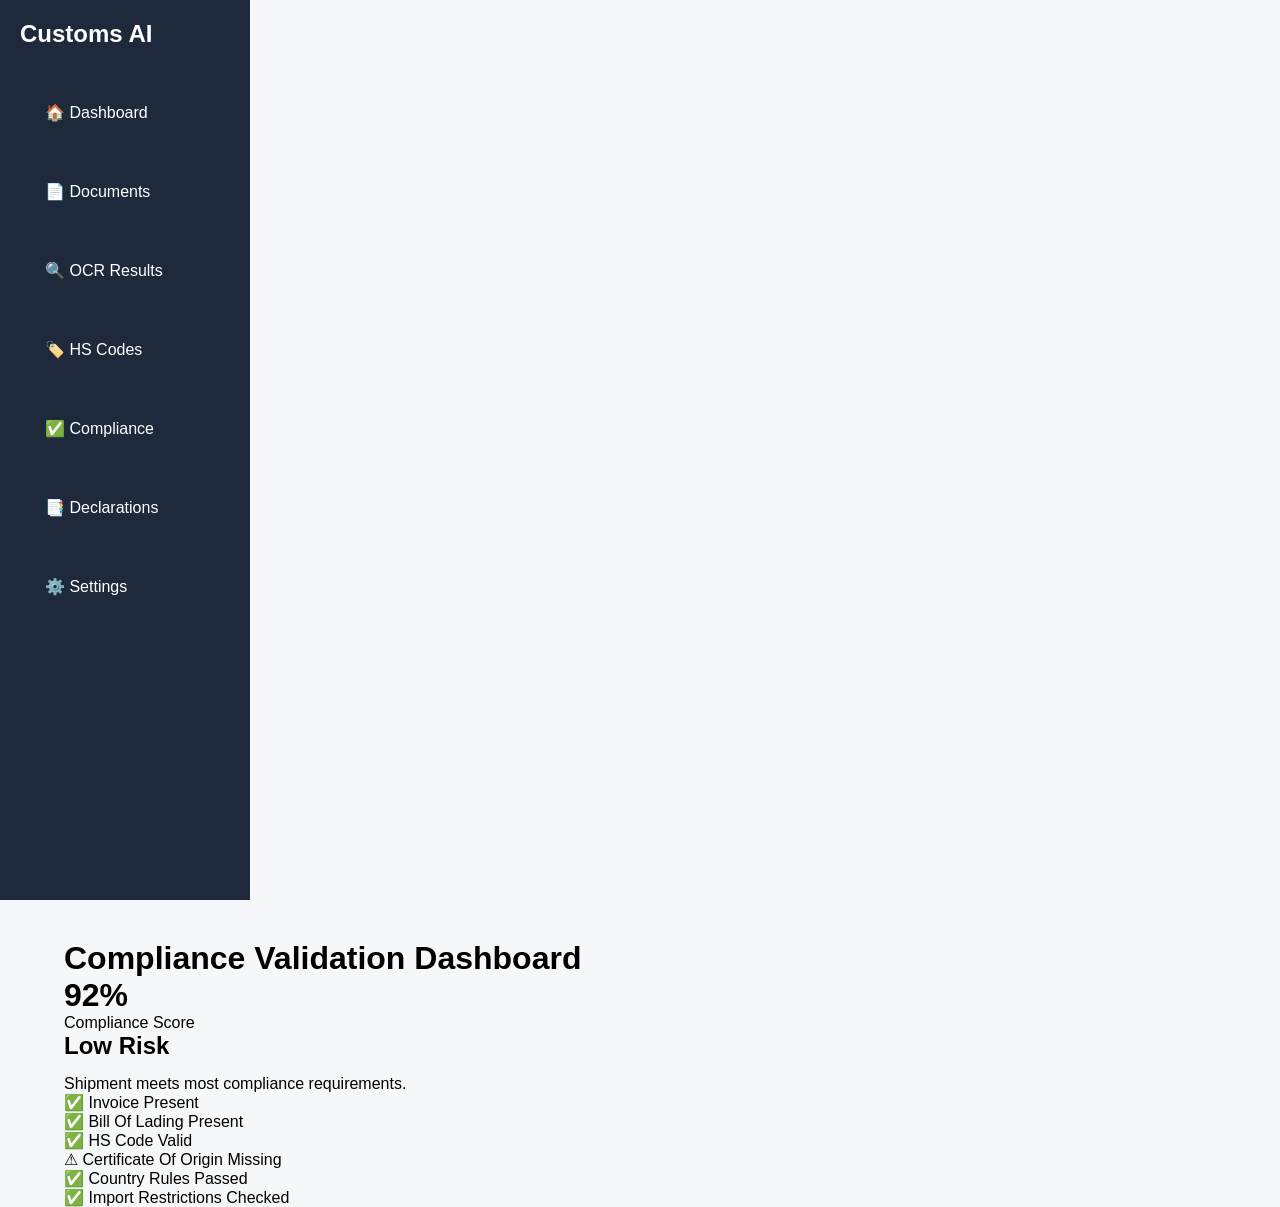
==== pages/compliance.html @ dd51461e "Added multi-page dashboard" ====
<div class="layout">

    <aside class="sidebar">

        <h2>Customs AI</h2>

        <ul>
            <li><a href="./dashboard.html">🏠 Dashboard</a></li>
            <li><a href="./documents.html">📄 Documents</a></li>
            <li><a href="./ocr-results.html">🔍 OCR Results</a></li>
            <li><a href="./hs-codes.html">🏷️ HS Codes</a></li>
            <li><a href="./compliance.html">✅ Compliance</a></li>
            <li><a href="./declarations.html">📑 Declarations</a></li>
            <li><a href="./settings.html">⚙️ Settings</a></li>
        </ul>

    </aside>

    <main class="main-content">

        <!-- PAGE CONTENT HERE -->

    </main>

</div>
<!DOCTYPE html>
<html lang="en">
<head>
    <meta charset="UTF-8">
    <meta name="viewport" content="width=device-width, initial-scale=1.0">
    <title>Compliance Validation</title>
    <link rel="stylesheet" href="../styles.css">
</head>

<body>

<div class="container">

    <h1>Compliance Validation Dashboard</h1>

    <!-- Compliance Score -->

    <div class="score-card">

        <h1>92%</h1>

        <p>Compliance Score</p>

    </div>

    <!-- Risk Level -->

    <div class="risk-card">

        <h2>Low Risk</h2>

        <p>
            Shipment meets most compliance requirements.
        </p>

    </div>

    <!-- Validation Checks -->

    <div class="validation-grid">

        <div class="rule-card">
            ✅ Invoice Present
        </div>

        <div class="rule-card">
            ✅ Bill Of Lading Present
        </div>

        <div class="rule-card">
            ✅ HS Code Valid
        </div>

        <div class="rule-card warning">
            ⚠ Certificate Of Origin Missing
        </div>

        <div class="rule-card">
            ✅ Country Rules Passed
        </div>

        <div class="rule-card">
            ✅ Import Restrictions Checked
        </div>

    </div>

</div>

</body>
</html>
---- styles.css ----
*{
    margin:0;
    padding:0;
    box-sizing:border-box;
}

body{
    background:#f5f7fb;
    font-family:Arial,sans-serif;
}

header{
    background:#1d4ed8;
    color:white;
    padding:20px;
    text-align:center;
}

.container{
    width:90%;
    margin:auto;
    margin-top:40px;
}

.upload-card,
.results-card{
    background:white;
    padding:25px;
    margin-bottom:20px;
    border-radius:12px;
    box-shadow:0 2px 10px rgba(0,0,0,0.1);
}

h2{
    margin-bottom:15px;
}

button{
    margin-top:15px;
    background:#1d4ed8;
    color:white;
    border:none;
    padding:12px 20px;
    border-radius:8px;
    cursor:pointer;
}

button:hover{
    background:#2563eb;
}

#status{
    margin-top:15px;
}
.dashboard-grid{
    display:grid;
    grid-template-columns:repeat(2,1fr);
    gap:20px;
    margin-top:20px;
}

.upload-card,
.preview-panel,
.hs-card,
.validation-card,
.declaration-card,
.results-card{
    background:white;
    padding:20px;
    border-radius:12px;
    box-shadow:0 2px 10px rgba(0,0,0,0.1);
}
.stats-container{
    display:grid;
    grid-template-columns:repeat(4,1fr);
    gap:20px;
    margin-bottom:20px;
}

.stat-card{
    background:white;
    padding:20px;
    text-align:center;
    border-radius:12px;
    box-shadow:0 2px 10px rgba(0,0,0,0.1);
}

.stat-card h3{
    font-size:28px;
    color:#1d4ed8;
}
.analytics-section{
    display:grid;
    grid-template-columns:repeat(auto-fit,minmax(350px,1fr));
    gap:20px;
    margin-bottom:30px;
}

.chart-card{
    background:white;
    padding:20px;
    border-radius:12px;
    box-shadow:0 2px 10px rgba(0,0,0,0.1);
}

.chart-card canvas{
    max-height:300px;
}
.layout{
    display:flex;
}

.sidebar{
    width:250px;
    min-height:100vh;
    background:#1e293b;
    color:white;
    padding:20px;
}

.sidebar h2{
    margin-bottom:30px;
}

.sidebar ul{
    list-style:none;
}

.sidebar li{
    padding:15px;
    margin-bottom:10px;
    border-radius:8px;
    cursor:pointer;
}

.sidebar li:hover{
    background:#334155;
}

.main-content{
    flex:1;
    padding:20px;
}
.upload-queue{
    background:white;
    padding:20px;
    border-radius:12px;
}

.file-card{
    margin-bottom:20px;
}

progress{
    width:100%;
    height:20px;
}
.ocr-card{
    background:white;
    padding:25px;
    border-radius:12px;
    box-shadow:0 2px 10px rgba(0,0,0,0.1);
    margin-top:20px;
}

.ocr-table{
    width:100%;
    border-collapse:collapse;
}

.ocr-table th{
    background:#1d4ed8;
    color:white;
    padding:12px;
}

.ocr-table td{
    padding:12px;
    border-bottom:1px solid #ddd;
}

.ocr-table tr:hover{
    background:#f5f7fb;
}
.search-card,
.classification-card,
.table-card{
    background:white;
    padding:20px;
    border-radius:12px;
    margin-bottom:20px;
    box-shadow:0 2px 10px rgba(0,0,0,0.1);
}

.search-card input{
    width:70%;
    padding:12px;
}

.search-card button{
    padding:12px 20px;
}

.category-grid{
    display:grid;
    grid-template-columns:repeat(4,1fr);
    gap:20px;
}

.category-card{
    background:white;
    padding:20px;
    text-align:center;
    border-radius:12px;
    box-shadow:0 2px 10px rgba(0,0,0,0.1);
}
.layout{
    display:flex;
}

.sidebar{
    width:250px;
    min-height:100vh;
    background:#1e293b;
    color:white;
    padding:20px;
}

.sidebar ul{
    list-style:none;
    padding:0;
}

.sidebar li{
    margin-bottom:10px;
}

.sidebar a{
    color:white;
    text-decoration:none;
    display:block;
    padding:10px;
    border-radius:8px;
}

.sidebar a:hover{
    background:#334155;
}

.main-content{
    flex:1;
    padding:20px;
}
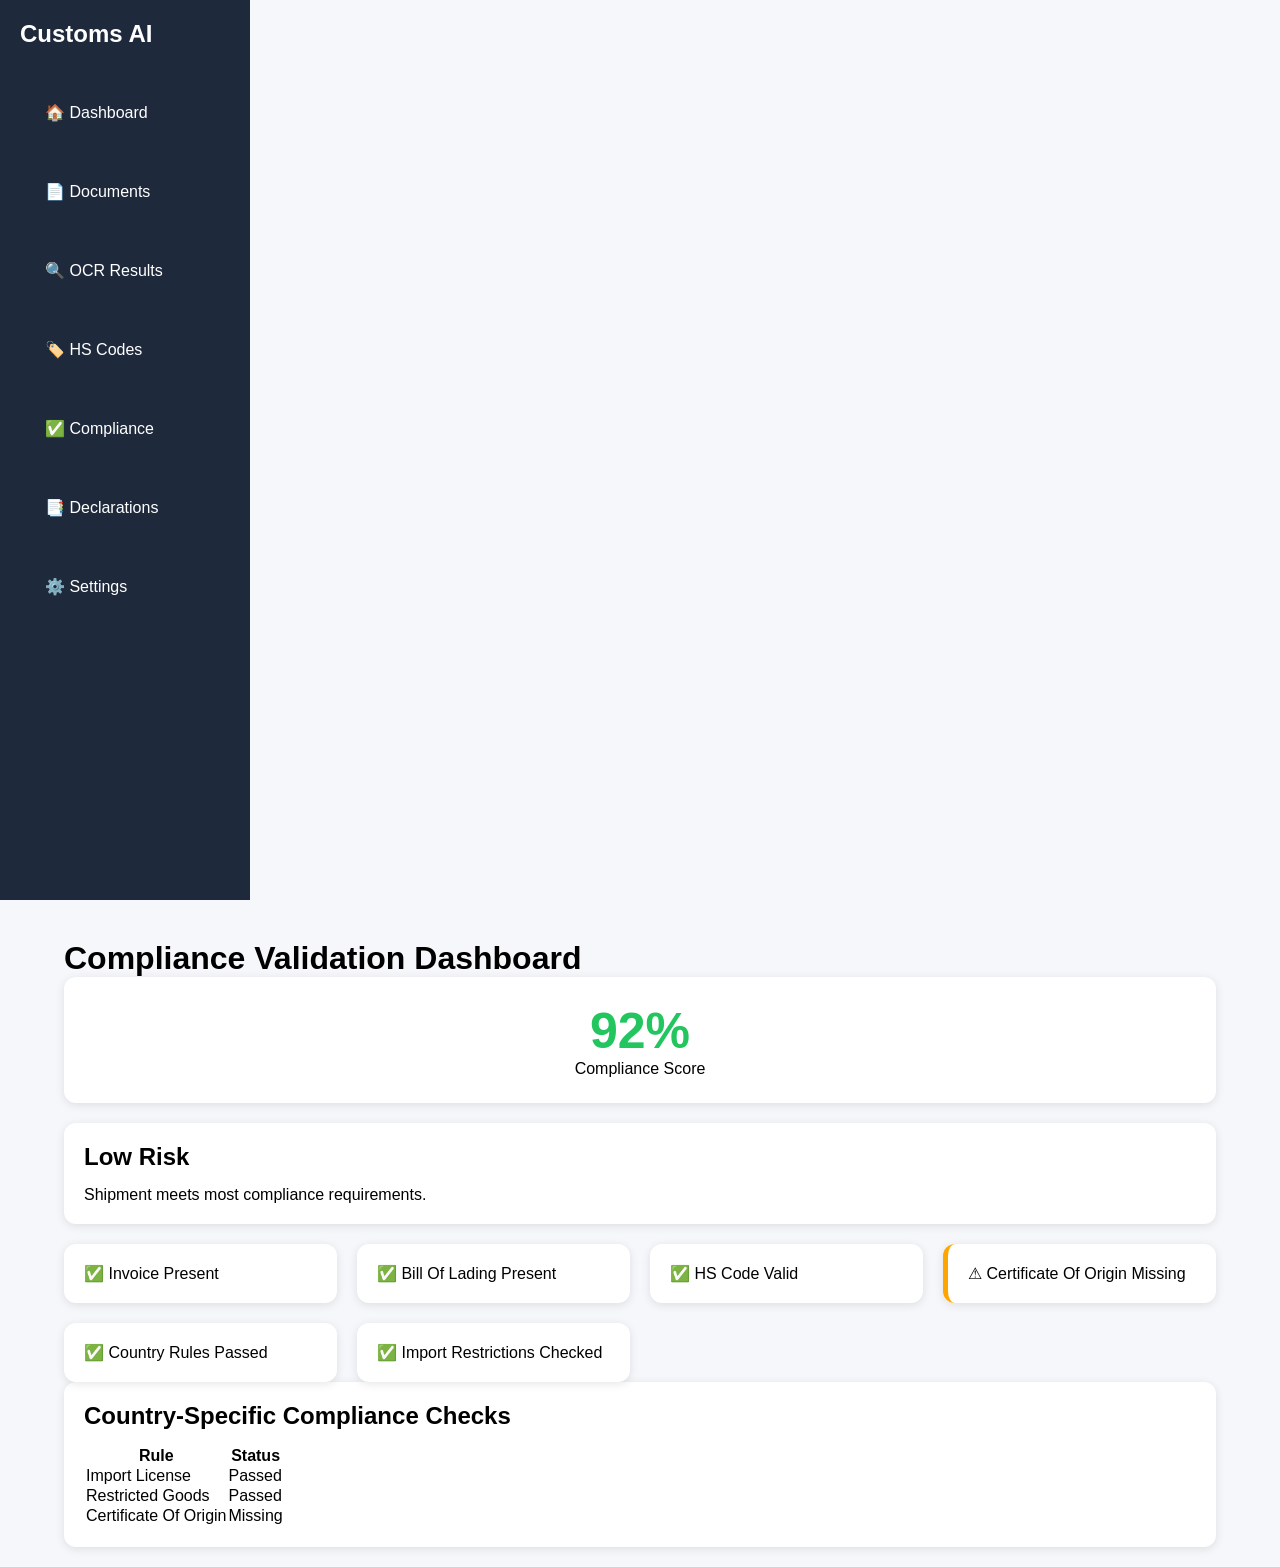
==== commit 708223e3: "Added compliance validation dashboard" ====
--- a/pages/compliance.html
+++ b/pages/compliance.html
@@ -89,6 +89,41 @@
         </div>
 
     </div>
+    <div class="table-card">
+
+    <h2>Country-Specific Compliance Checks</h2>
+
+    <table>
+
+        <thead>
+            <tr>
+                <th>Rule</th>
+                <th>Status</th>
+            </tr>
+        </thead>
+
+        <tbody>
+
+            <tr>
+                <td>Import License</td>
+                <td>Passed</td>
+            </tr>
+
+            <tr>
+                <td>Restricted Goods</td>
+                <td>Passed</td>
+            </tr>
+
+            <tr>
+                <td>Certificate Of Origin</td>
+                <td>Missing</td>
+            </tr>
+
+        </tbody>
+
+    </table>
+
+</div>
 
 </div>
 
--- a/styles.css
+++ b/styles.css
@@ -250,4 +250,42 @@
 .main-content{
     flex:1;
     padding:20px;
+}
+.score-card{
+    background:white;
+    padding:25px;
+    border-radius:12px;
+    text-align:center;
+    margin-bottom:20px;
+    box-shadow:0 2px 10px rgba(0,0,0,0.1);
+}
+
+.score-card h1{
+    font-size:50px;
+    color:#22c55e;
+}
+
+.risk-card{
+    background:white;
+    padding:20px;
+    border-radius:12px;
+    margin-bottom:20px;
+    box-shadow:0 2px 10px rgba(0,0,0,0.1);
+}
+
+.validation-grid{
+    display:grid;
+    grid-template-columns:repeat(auto-fit,minmax(250px,1fr));
+    gap:20px;
+}
+
+.rule-card{
+    background:white;
+    padding:20px;
+    border-radius:12px;
+    box-shadow:0 2px 10px rgba(0,0,0,0.1);
+}
+
+.warning{
+    border-left:5px solid orange;
 }
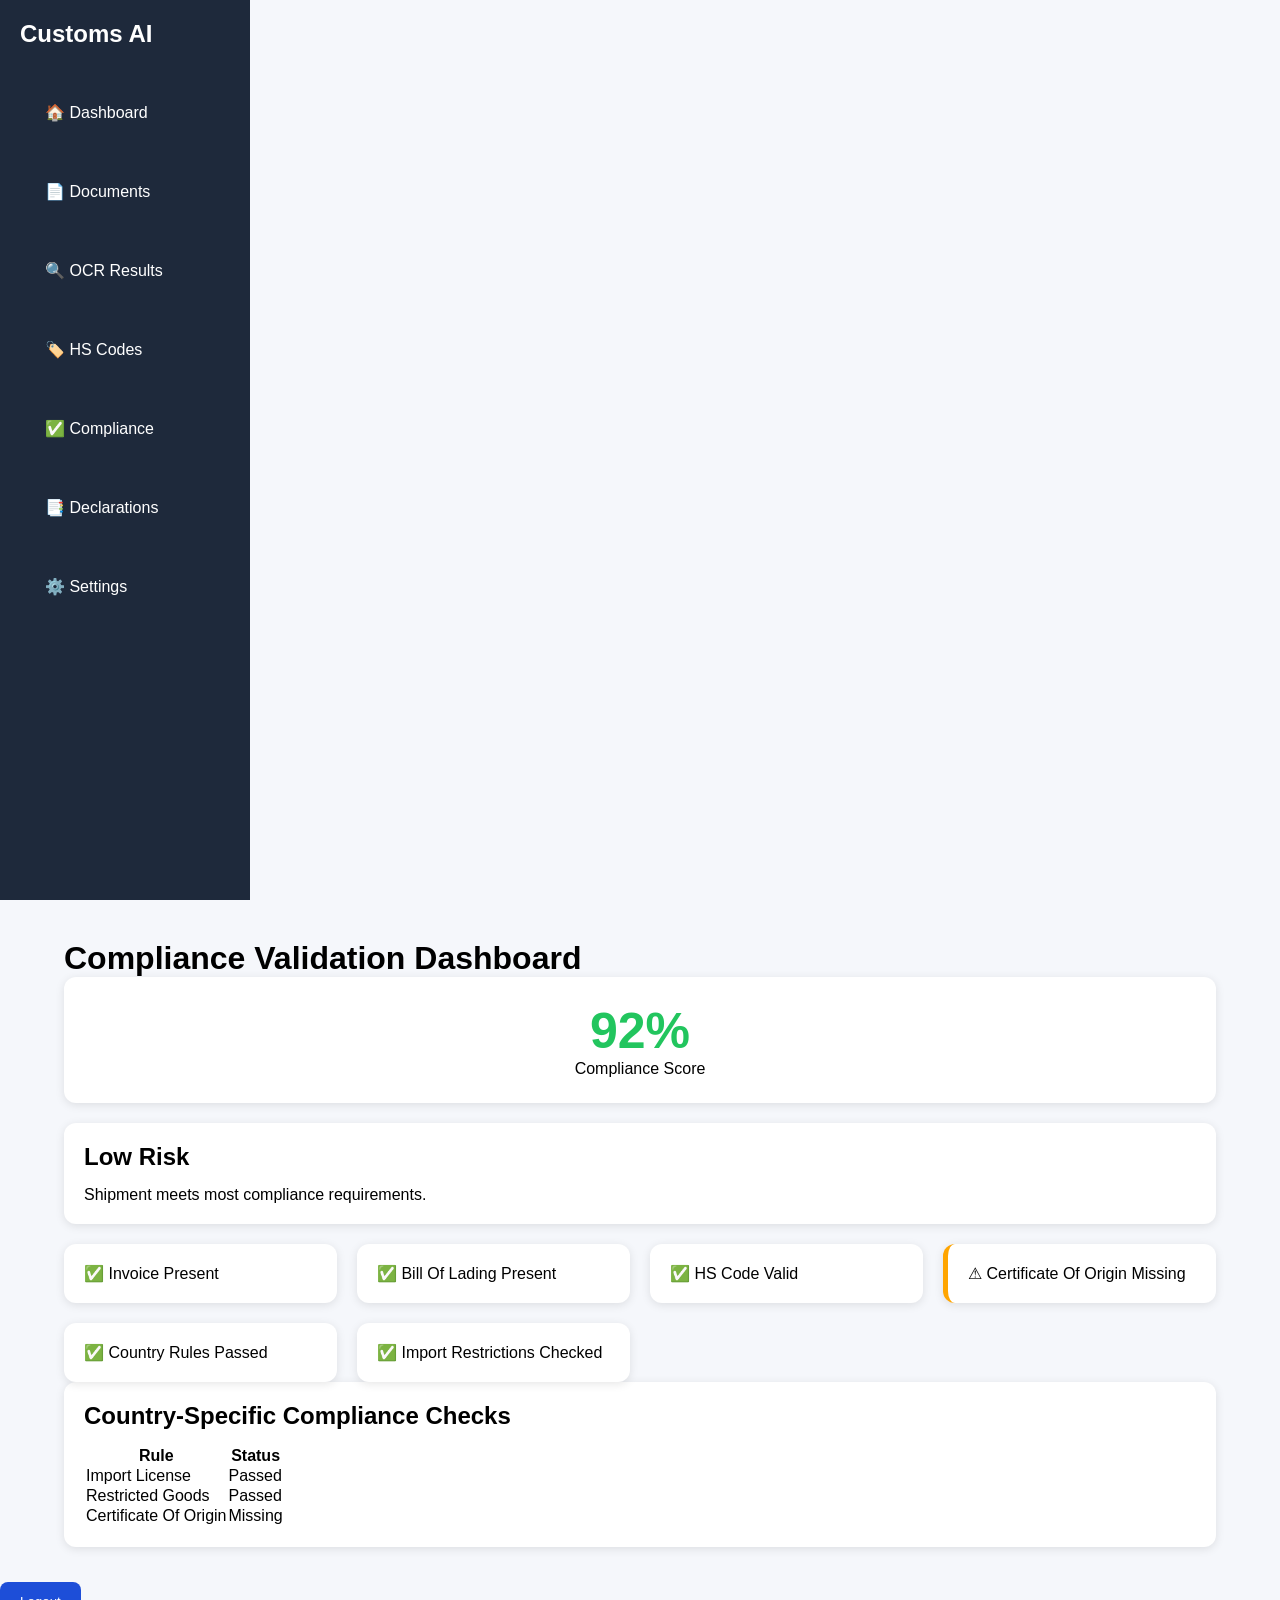
==== commit 6bee32e1: "Added export functionality UI" ====
--- a/pages/compliance.html
+++ b/pages/compliance.html
@@ -129,3 +129,6 @@
 
 </body>
 </html>
+<button onclick="logout()">
+    Logout
+</button>
--- a/styles.css
+++ b/styles.css
@@ -288,4 +288,64 @@
 
 .warning{
     border-left:5px solid orange;
+}
+.declaration-form{
+    background:white;
+    padding:25px;
+    border-radius:12px;
+    margin-bottom:20px;
+    box-shadow:0 2px 10px rgba(0,0,0,0.1);
+}
+
+.declaration-form input,
+.declaration-form textarea{
+    width:100%;
+    padding:12px;
+    margin-bottom:15px;
+}
+
+.declaration-form textarea{
+    min-height:120px;
+}
+
+.preview-card{
+    background:white;
+    padding:25px;
+    border-radius:12px;
+    box-shadow:0 2px 10px rgba(0,0,0,0.1);
+}
+
+.preview-card pre{
+    background:#f5f7fb;
+    padding:20px;
+    overflow:auto;
+}
+.auth-container{
+    display:flex;
+    justify-content:center;
+    align-items:center;
+    height:100vh;
+}
+
+.auth-card{
+    width:400px;
+    background:white;
+    padding:30px;
+    border-radius:12px;
+    box-shadow:0 2px 10px rgba(0,0,0,0.1);
+}
+
+.auth-card h1{
+    text-align:center;
+    margin-bottom:20px;
+}
+
+.auth-card input{
+    width:100%;
+    padding:12px;
+    margin-bottom:15px;
+}
+
+.auth-card button{
+    width:100%;
 }
